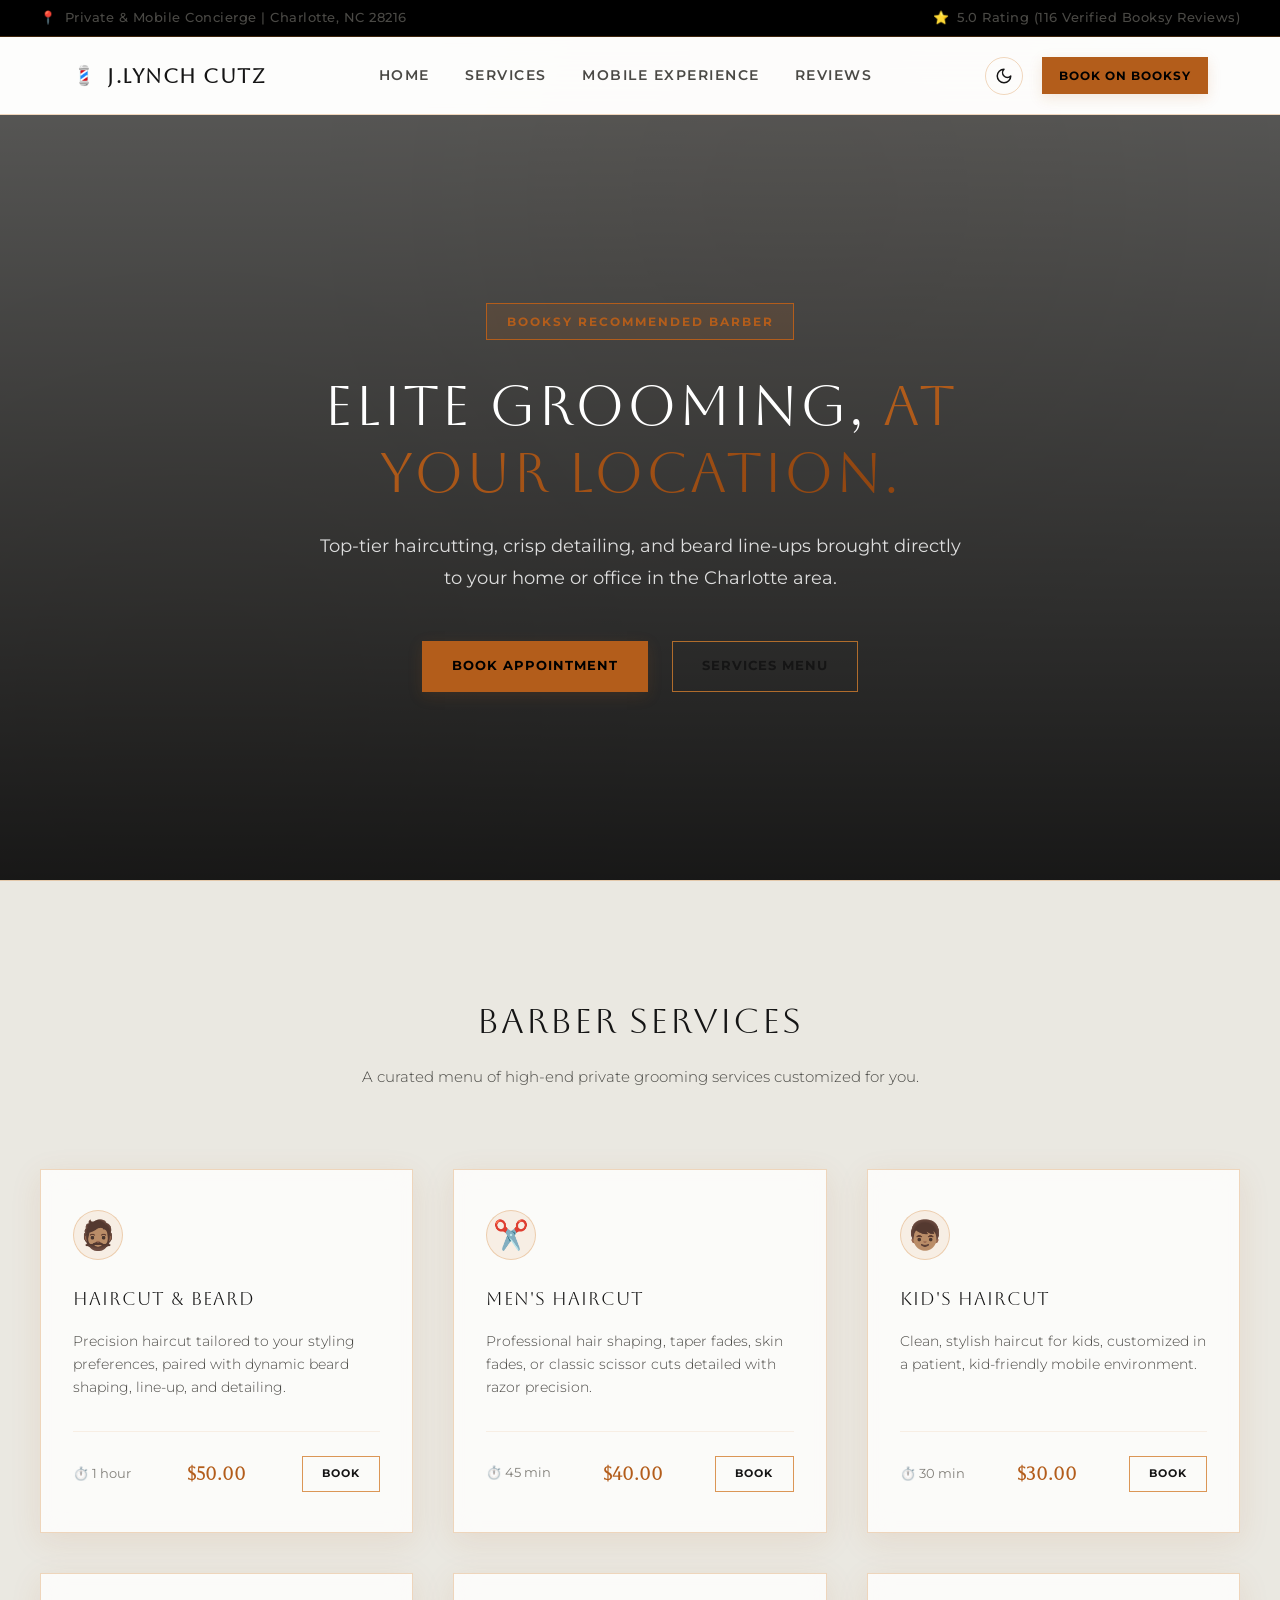
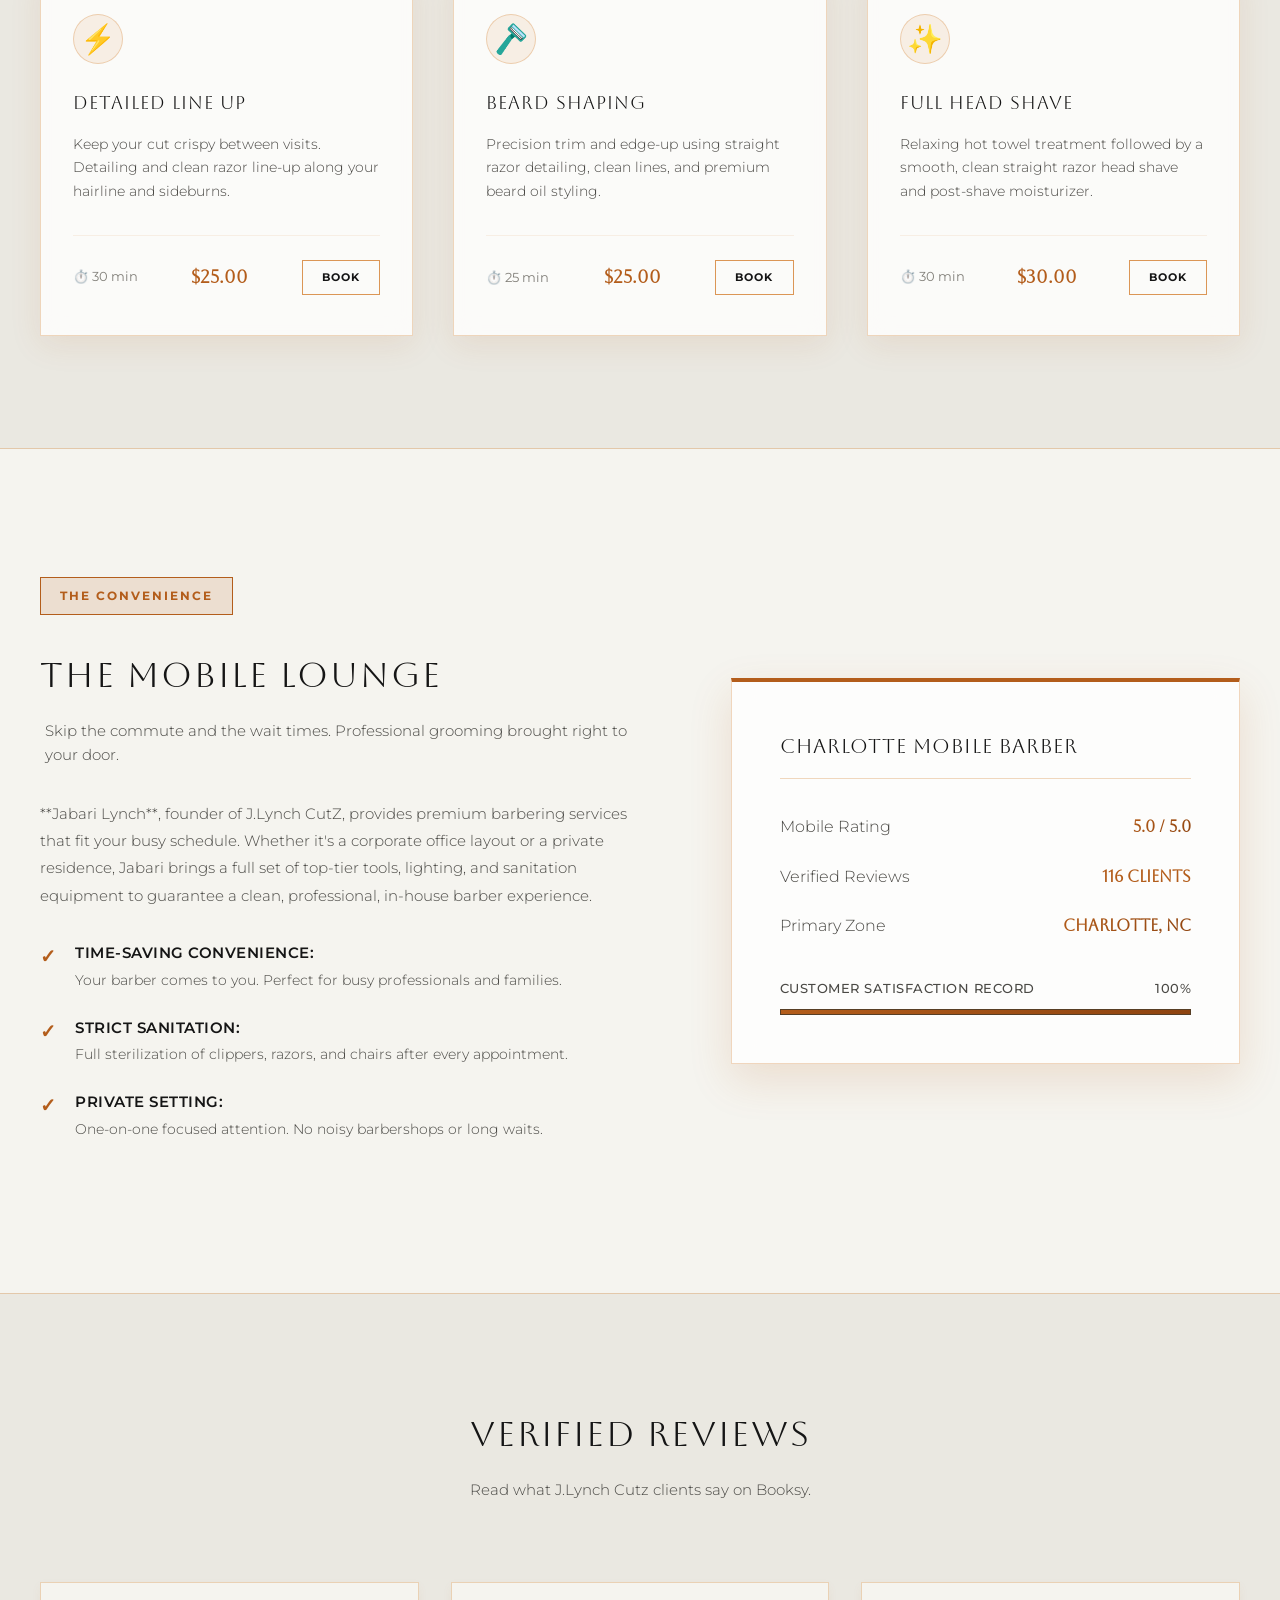
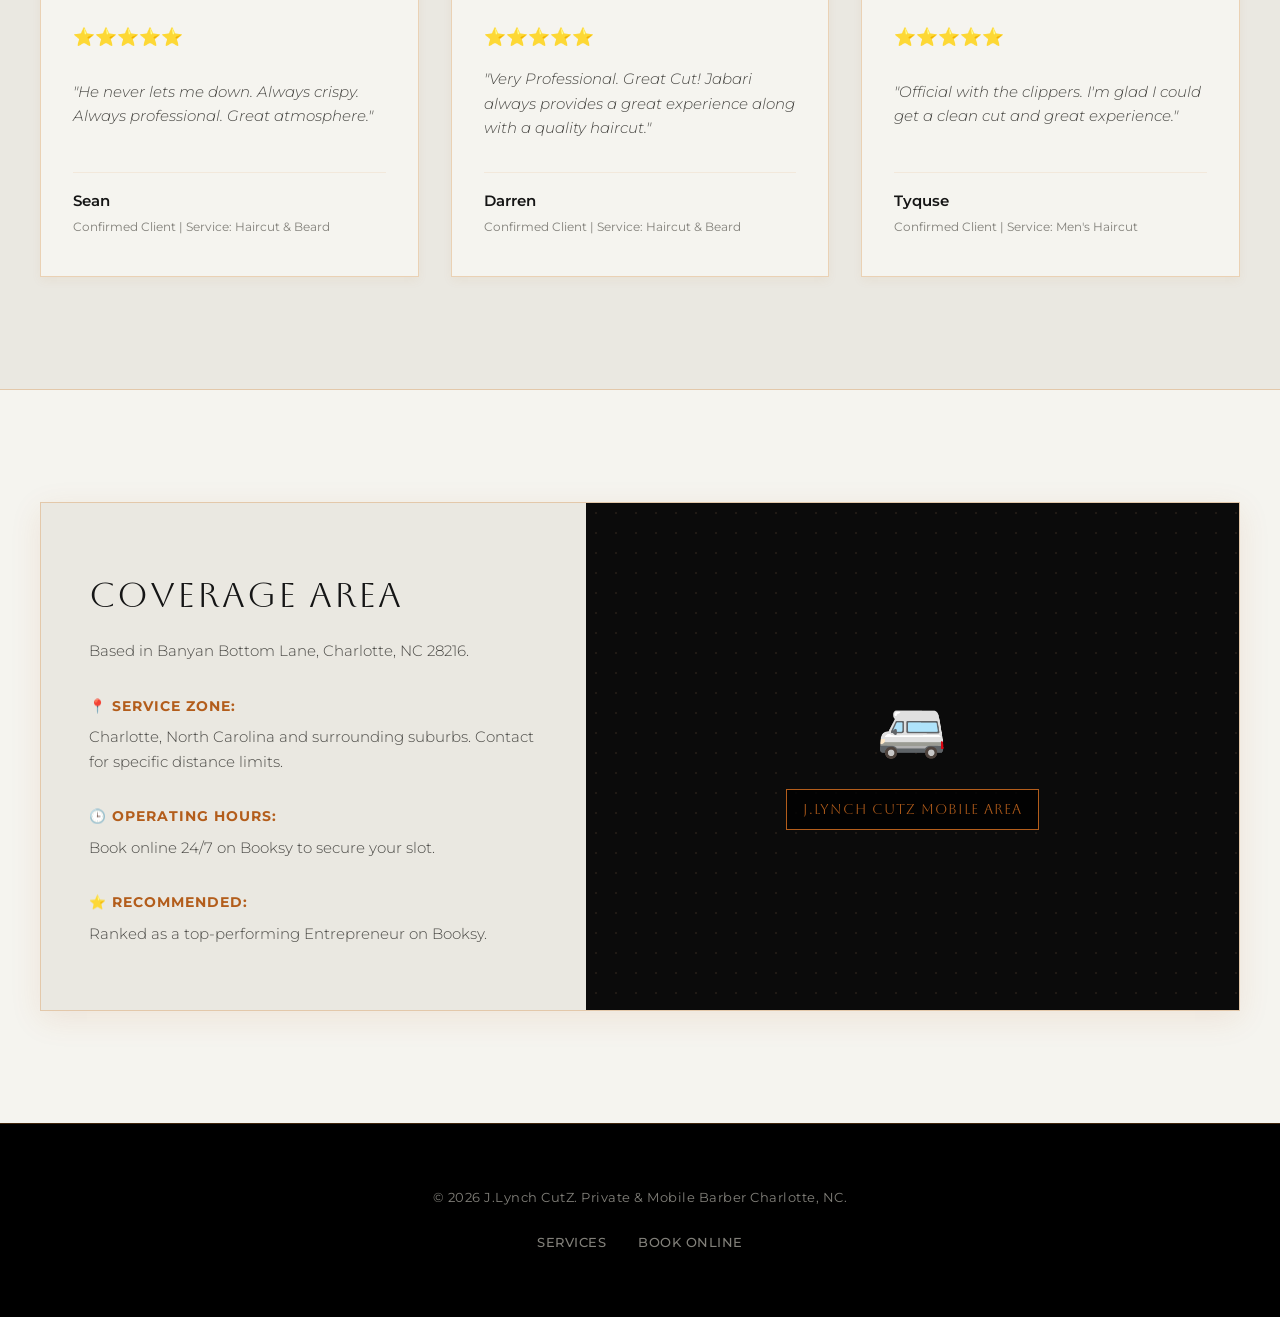
==== index.html @ 4c22b833 "Add files via upload" ====
<!DOCTYPE html>
<html lang="en" data-theme="dark">
<head>
  <meta charset="UTF-8">
  <meta name="viewport" content="width=device-width, initial-scale=1.0">
  <meta name="description" content="J.Lynch CutZ - Private & Mobile Barber in Charlotte, NC. Book top-tier haircuts, beard line-ups, and grooming brought directly to your location.">
  <title>J.Lynch CutZ | Private & Mobile Barber Charlotte</title>
  <!-- Google Fonts: Aboreto & Montserrat -->
  <link rel="preconnect" href="https://fonts.googleapis.com">
  <link rel="preconnect" href="https://fonts.gstatic.com" crossorigin>
  <link href="https://fonts.googleapis.com/css2?family=Aboreto&family=Montserrat:wght@300;400;500;600;700&display=swap" rel="stylesheet">
  <link rel="stylesheet" href="style.css">
</head>
<body>
  <!-- Background glow animations -->
  <div class="glass-bg-glows">
    <div class="glow glow-1"></div>
    <div class="glow glow-2"></div>
  </div>

  <!-- Contact Top-Bar -->
  <div class="top-bar">
    <div class="top-bar-container">
      <span class="top-bar-item"><span class="icon">📍</span> Private & Mobile Concierge | Charlotte, NC 28216</span>
      <span class="top-bar-item"><span class="icon">⭐️</span> 5.0 Rating (116 Verified Booksy Reviews)</span>
    </div>
  </div>

  <!-- Main Header -->
  <header class="app-header" id="app-header">
    <div class="header-container">
      <div class="logo">
        <span class="logo-accent">💈</span> J.LYNCH CUTZ
      </div>
      <nav class="nav-links">
        <a href="#hero" class="nav-link">Home</a>
        <a href="#services" class="nav-link">Services</a>
        <a href="#experience" class="nav-link">Mobile Experience</a>
        <a href="#reviews" class="nav-link">Reviews</a>
      </nav>
      <div class="header-actions">
        <button class="theme-toggle" id="theme-toggle" aria-label="Toggle theme">
          <svg class="sun-icon" xmlns="http://www.w3.org/2000/svg" viewBox="0 0 24 24" fill="none" stroke="currentColor" stroke-width="2" stroke-linecap="round" stroke-linejoin="round"><circle cx="12" cy="12" r="4"/><path d="M12 2v2M12 20v2M4.93 4.93l1.41 1.41M17.66 17.66l1.41 1.41M2 12h2M20 12h2M6.34 17.66l-1.41 1.41M19.07 4.93l-1.41 1.41"/></svg>
          <svg class="moon-icon" xmlns="http://www.w3.org/2000/svg" viewBox="0 0 24 24" fill="none" stroke="currentColor" stroke-width="2" stroke-linecap="round" stroke-linejoin="round"><path d="M12 3a6 6 0 0 0 9 9 9 9 0 1 1-9-9Z"/></svg>
        </button>
        <a href="https://booksy.com/en-us/1679232_j-lynch-cutz-private-mobile-barber_barber-shop_26844_charlotte#ba_s=seo" target="_blank" rel="noopener noreferrer" class="btn btn-primary btn-sm">Book on Booksy</a>
      </div>
    </div>
  </header>

  <main>
    <!-- Slideshow / Hero Section -->
    <section id="hero" class="hero-section">
      <div class="hero-slides">
        <div class="slide active" style="background-image: linear-gradient(rgba(0,0,0,0.65), rgba(0,0,0,0.9)), url('https://d2zdpiztbgorvt.cloudfront.net/region1/us/1679232/biz_photo/df81be7de8814b308d3e6f7b640b69-j-lynch-cutz-private-mobile-ba-biz-photo-cab2399199c1486788b21a5e4b683a-booksy.jpeg');"></div>
        <div class="slide" style="background-image: linear-gradient(rgba(0,0,0,0.65), rgba(0,0,0,0.9)), url('https://d2zdpiztbgorvt.cloudfront.net/region1/us/1679232/inspiration/8b8bcb6be3cd49adba95be2ca0e7b6-j-lynch-cutz-private-mobile-ba-inspiration-249b5c5be4a34000b738829289ce00-booksy.jpeg?size=640x0');"></div>
        <div class="slide" style="background-image: linear-gradient(rgba(0,0,0,0.65), rgba(0,0,0,0.9)), url('https://d2zdpiztbgorvt.cloudfront.net/region1/us/1679232/inspiration/ddb295c40a3d46719fc34189531c8b-j-lynch-cutz-private-mobile-ba-inspiration-de447cf11fce498c828b0cfedc30f1-booksy.jpeg?size=640x0');"></div>
      </div>
      <div class="section-container hero-content">
        <div class="hero-badge">Booksy Recommended Barber</div>
        <h1 class="hero-title">Elite grooming, <span class="text-gradient">at your location.</span></h1>
        <p class="hero-subtitle">Top-tier haircutting, crisp detailing, and beard line-ups brought directly to your home or office in the Charlotte area.</p>
        <div class="hero-actions">
          <a href="https://booksy.com/en-us/1679232_j-lynch-cutz-private-mobile-barber_barber-shop_26844_charlotte#ba_s=seo" target="_blank" rel="noopener noreferrer" class="btn btn-primary">Book Appointment</a>
          <a href="#services" class="btn btn-secondary">Services Menu</a>
        </div>
      </div>
    </section>

    <!-- Services Section -->
    <section id="services" class="features-section">
      <div class="section-container">
        <div class="section-header">
          <h2 class="section-title">Barber Services</h2>
          <p class="section-subtitle">A curated menu of high-end private grooming services customized for you.</p>
        </div>

        <div class="grid-layout">
          <!-- Service 1 -->
          <div class="feature-card service-card" id="service-haircut-beard">
            <div class="card-icon">🧔🏽</div>
            <h3 class="card-title">Haircut & Beard</h3>
            <p class="card-description">Precision haircut tailored to your styling preferences, paired with dynamic beard shaping, line-up, and detailing.</p>
            <div class="card-footer">
              <span class="duration">⏱️ 1 hour</span>
              <span class="price">$50.00</span>
              <a href="https://booksy.com/en-us/1679232_j-lynch-cutz-private-mobile-barber_barber-shop_26844_charlotte#ba_s=seo" class="btn btn-secondary btn-card" target="_blank" rel="noopener noreferrer">Book</a>
            </div>
          </div>

          <!-- Service 2 -->
          <div class="feature-card service-card" id="service-mens-haircut">
            <div class="card-icon">✂️</div>
            <h3 class="card-title">Men's Haircut</h3>
            <p class="card-description">Professional hair shaping, taper fades, skin fades, or classic scissor cuts detailed with razor precision.</p>
            <div class="card-footer">
              <span class="duration">⏱️ 45 min</span>
              <span class="price">$40.00</span>
              <a href="https://booksy.com/en-us/1679232_j-lynch-cutz-private-mobile-barber_barber-shop_26844_charlotte#ba_s=seo" class="btn btn-secondary btn-card" target="_blank" rel="noopener noreferrer">Book</a>
            </div>
          </div>

          <!-- Service 3 -->
          <div class="feature-card service-card" id="service-kids-haircut">
            <div class="card-icon">👦🏽</div>
            <h3 class="card-title">Kid's Haircut</h3>
            <p class="card-description">Clean, stylish haircut for kids, customized in a patient, kid-friendly mobile environment.</p>
            <div class="card-footer">
              <span class="duration">⏱️ 30 min</span>
              <span class="price">$30.00</span>
              <a href="https://booksy.com/en-us/1679232_j-lynch-cutz-private-mobile-barber_barber-shop_26844_charlotte#ba_s=seo" class="btn btn-secondary btn-card" target="_blank" rel="noopener noreferrer">Book</a>
            </div>
          </div>

          <!-- Service 4 -->
          <div class="feature-card service-card" id="service-line-up">
            <div class="card-icon">⚡</div>
            <h3 class="card-title">Detailed Line Up</h3>
            <p class="card-description">Keep your cut crispy between visits. Detailing and clean razor line-up along your hairline and sideburns.</p>
            <div class="card-footer">
              <span class="duration">⏱️ 30 min</span>
              <span class="price">$25.00</span>
              <a href="https://booksy.com/en-us/1679232_j-lynch-cutz-private-mobile-barber_barber-shop_26844_charlotte#ba_s=seo" class="btn btn-secondary btn-card" target="_blank" rel="noopener noreferrer">Book</a>
            </div>
          </div>

          <!-- Service 5 -->
          <div class="feature-card service-card" id="service-beard-shaping">
            <div class="card-icon">🪒</div>
            <h3 class="card-title">Beard Shaping</h3>
            <p class="card-description">Precision trim and edge-up using straight razor detailing, clean lines, and premium beard oil styling.</p>
            <div class="card-footer">
              <span class="duration">⏱️ 25 min</span>
              <span class="price">$25.00</span>
              <a href="https://booksy.com/en-us/1679232_j-lynch-cutz-private-mobile-barber_barber-shop_26844_charlotte#ba_s=seo" class="btn btn-secondary btn-card" target="_blank" rel="noopener noreferrer">Book</a>
            </div>
          </div>

          <!-- Service 6 -->
          <div class="feature-card service-card" id="service-head-shave">
            <div class="card-icon">✨</div>
            <h3 class="card-title">Full Head Shave</h3>
            <p class="card-description">Relaxing hot towel treatment followed by a smooth, clean straight razor head shave and post-shave moisturizer.</p>
            <div class="card-footer">
              <span class="duration">⏱️ 30 min</span>
              <span class="price">$30.00</span>
              <a href="https://booksy.com/en-us/1679232_j-lynch-cutz-private-mobile-barber_barber-shop_26844_charlotte#ba_s=seo" class="btn btn-secondary btn-card" target="_blank" rel="noopener noreferrer">Book</a>
            </div>
          </div>
        </div>
      </div>
    </section>

    <!-- Mobile Experience Section -->
    <section id="experience" class="efficiency-section">
      <div class="section-container">
        <div class="split-layout">
          <div class="split-content">
            <div class="hero-badge">THE CONVENIENCE</div>
            <h2 class="section-title">The Mobile Lounge</h2>
            <p class="section-subtitle">Skip the commute and the wait times. Professional grooming brought right to your door.</p>
            
            <p class="about-text">
              **Jabari Lynch**, founder of J.Lynch CutZ, provides premium barbering services that fit your busy schedule. Whether it's a corporate office layout or a private residence, Jabari brings a full set of top-tier tools, lighting, and sanitation equipment to guarantee a clean, professional, in-house barber experience.
            </p>

            <ul class="benefit-list">
              <li class="benefit-item">
                <span class="benefit-check">✓</span>
                <div>
                  <strong>Time-Saving Convenience:</strong> Your barber comes to you. Perfect for busy professionals and families.
                </div>
              </li>
              <li class="benefit-item">
                <span class="benefit-check">✓</span>
                <div>
                  <strong>Strict Sanitation:</strong> Full sterilization of clippers, razors, and chairs after every appointment.
                </div>
              </li>
              <li class="benefit-item">
                <span class="benefit-check">✓</span>
                <div>
                  <strong>Private Setting:</strong> One-on-one focused attention. No noisy barbershops or long waits.
                </div>
              </li>
            </ul>
          </div>
          
          <div class="split-visual">
            <div class="stats-panel premium-panel">
              <h3 class="panel-title">Charlotte Mobile Barber</h3>
              <div class="stat-row">
                <span class="stat-label">Mobile Rating</span>
                <span class="stat-val text-gradient">5.0 / 5.0</span>
              </div>
              <div class="stat-row">
                <span class="stat-label">Verified Reviews</span>
                <span class="stat-val">116 Clients</span>
              </div>
              <div class="stat-row">
                <span class="stat-label">Primary Zone</span>
                <span class="stat-val text-gradient">Charlotte, NC</span>
              </div>
              <div class="progress-bar-container">
                <div class="progress-bar-label">
                  <span>Customer Satisfaction Record</span>
                  <span>100%</span>
                </div>
                <div class="progress-bar">
                  <div class="progress-fill" style="width: 100%"></div>
                </div>
              </div>
            </div>
          </div>
        </div>
      </div>
    </section>

    <!-- Reviews Section -->
    <section id="reviews" class="reviews-section-layout">
      <div class="section-container">
        <div class="section-header">
          <h2 class="section-title">Verified Reviews</h2>
          <p class="section-subtitle">Read what J.Lynch Cutz clients say on Booksy.</p>
        </div>

        <div class="reviews-grid">
          <!-- Review 1 -->
          <div class="review-card">
            <div class="review-rating">⭐⭐⭐⭐⭐</div>
            <p class="review-text">"He never lets me down. Always crispy. Always professional. Great atmosphere."</p>
            <div class="review-author">
              <strong>Sean</strong>
              <span>Confirmed Client | Service: Haircut & Beard</span>
            </div>
          </div>

          <!-- Review 2 -->
          <div class="review-card">
            <div class="review-rating">⭐⭐⭐⭐⭐</div>
            <p class="review-text">"Very Professional. Great Cut! Jabari always provides a great experience along with a quality haircut."</p>
            <div class="review-author">
              <strong>Darren</strong>
              <span>Confirmed Client | Service: Haircut & Beard</span>
            </div>
          </div>

          <!-- Review 3 -->
          <div class="review-card">
            <div class="review-rating">⭐⭐⭐⭐⭐</div>
            <p class="review-text">"Official with the clippers. I'm glad I could get a clean cut and great experience."</p>
            <div class="review-author">
              <strong>Tyquse</strong>
              <span>Confirmed Client | Service: Men's Haircut</span>
            </div>
          </div>
        </div>
      </div>
    </section>

    <!-- Location & Coverage Section -->
    <section id="coverage" class="location-section">
      <div class="section-container">
        <div class="location-box">
          <div class="location-details">
            <h2 class="section-title">Coverage Area</h2>
            <p class="section-subtitle">Based in Banyan Bottom Lane, Charlotte, NC 28216.</p>
            <div class="location-info-item">
              <strong>📍 Service Zone:</strong>
              <p>Charlotte, North Carolina and surrounding suburbs. Contact for specific distance limits.</p>
            </div>
            <div class="location-info-item">
              <strong>🕒 Operating Hours:</strong>
              <p>Book online 24/7 on Booksy to secure your slot.</p>
            </div>
            <div class="location-info-item">
              <strong>⭐ Recommended:</strong>
              <p>Ranked as a top-performing Entrepreneur on Booksy.</p>
            </div>
          </div>
          <div class="map-placeholder">
            <div class="map-visual">
              <div class="map-marker">🚐</div>
              <div class="map-label">J.Lynch Cutz Mobile Area</div>
            </div>
          </div>
        </div>
      </div>
    </section>
  </main>

  <footer class="app-footer">
    <div class="footer-container">
      <p>&copy; 2026 J.Lynch CutZ. Private & Mobile Barber Charlotte, NC.</p>
      <div class="footer-links">
        <a href="#services" class="footer-link">Services</a>
        <a href="https://booksy.com/en-us/1679232_j-lynch-cutz-private-mobile-barber_barber-shop_26844_charlotte#ba_s=seo" class="footer-link" target="_blank" rel="noopener noreferrer">Book Online</a>
      </div>
    </div>
  </footer>

  <script src="app.js"></script>
</body>
</html>
---- style.css ----
/* -------------------------------------------------------------
 * Custom Design Tokens & Variable System (J.Lynch CutZ Theme)
 * ------------------------------------------------------------- */
:root {
  /* Color Palettes (Urban Copper & Midnight Obsidian) */
  --hue: 24; /* Warm Satin Copper Hue */
  
  /* Theme Variables (Default VIP Dark Mode) */
  --bg-primary: #050505;       /* Midnight Obsidian */
  --bg-secondary: #0f0f0f;     /* Dark Graphite */
  --bg-glass: rgba(15, 15, 15, 0.8);
  --border-glass: rgba(210, 125, 45, 0.15); /* Soft Copper Border */
  --border-glass-hover: rgba(210, 125, 45, 0.5); /* Vibrant Copper Border */
  
  --text-primary: #f5f5f5;      /* Pure Off-White */
  --text-secondary: #cccccc;    /* Light Grey */
  --text-muted: #777777;       /* Muted Grey */
  
  --primary: #d27d2d;          /* Satin Copper */
  --primary-glow: rgba(210, 125, 45, 0.25);
  --primary-hover: #e59344;    /* Light Copper */
  --accent: #b35d1b;           /* Deep Bronze/Rust */
  
  --shadow-sm: 0 4px 10px rgba(0, 0, 0, 0.6);
  --shadow-md: 0 8px 30px rgba(0, 0, 0, 0.8);
  --shadow-lg: 0 16px 40px rgba(0, 0, 0, 0.95);
  
  /* Fonts & Layout */
  --font-title: 'Aboreto', sans-serif;
  --font-body: 'Montserrat', sans-serif;
  --transition-fast: 0.25s cubic-bezier(0.16, 1, 0.3, 1);
  --transition-normal: 0.4s cubic-bezier(0.16, 1, 0.3, 1);
}

/* Light Theme Variables */
[data-theme="light"] {
  --bg-primary: #f5f4ef;       /* Soft Sand */
  --bg-secondary: #eae8e1;     /* Light Muted Sand */
  --bg-glass: rgba(255, 255, 255, 0.8);
  --border-glass: rgba(210, 125, 45, 0.3);
  --border-glass-hover: rgba(210, 125, 45, 0.8);
  
  --text-primary: #151515;      /* Dark Ink */
  --text-secondary: #4a4945;    /* Soft Graphite */
  --text-muted: #82807a;       /* Muted Khaki */
  
  --primary: #b35d1b;          /* Dark Copper */
  --primary-glow: rgba(179, 93, 27, 0.15);
  --primary-hover: #d27d2d;
  --accent: #8e4410;
  
  --shadow-sm: 0 4px 10px rgba(179, 93, 27, 0.05);
  --shadow-md: 0 8px 30px rgba(179, 93, 27, 0.1);
  --shadow-lg: 0 16px 40px rgba(179, 93, 27, 0.15);
}

/* -------------------------------------------------------------
 * Reset & Base Styles
 * ------------------------------------------------------------- */
* {
  box-sizing: border-box;
  margin: 0;
  padding: 0;
}

html {
  scroll-behavior: smooth;
}

body {
  font-family: var(--font-body);
  background-color: var(--bg-primary);
  color: var(--text-primary);
  line-height: 1.6;
  overflow-x: hidden;
  transition: background-color var(--transition-normal), color var(--transition-normal);
}

/* -------------------------------------------------------------
 * Top Contact Bar
 * ------------------------------------------------------------- */
.top-bar {
  background-color: #000000;
  border-bottom: 1px solid var(--border-glass);
  padding: 0.5rem 2rem;
  font-size: 0.8rem;
  font-weight: 500;
  letter-spacing: 0.5px;
  color: var(--text-secondary);
}

.top-bar-container {
  display: flex;
  justify-content: space-between;
  max-width: 1200px;
  margin: 0 auto;
}

.top-bar-item {
  display: flex;
  align-items: center;
  gap: 0.5rem;
}

.top-bar-item .icon {
  color: var(--primary);
}

/* -------------------------------------------------------------
 * Glow Backdrops (Luxury Vibe)
 * ------------------------------------------------------------- */
.glass-bg-glows {
  position: absolute;
  top: 0;
  left: 0;
  width: 100%;
  height: 100vh;
  overflow: hidden;
  z-index: -1;
  pointer-events: none;
}

.glow {
  position: absolute;
  border-radius: 50%;
  filter: blur(140px);
  opacity: 0.25;
}

.glow-1 {
  top: -10%;
  right: 15%;
  width: 45vw;
  height: 45vw;
  background-color: var(--primary-glow);
}

.glow-2 {
  top: 50%;
  left: -5%;
  width: 40vw;
  height: 40vw;
  background-color: rgba(210, 125, 45, 0.15);
}

/* -------------------------------------------------------------
 * App Header
 * ------------------------------------------------------------- */
.app-header {
  position: sticky;
  top: 0;
  width: 100%;
  background-color: var(--bg-glass);
  backdrop-filter: blur(20px);
  -webkit-backdrop-filter: blur(20px);
  border-bottom: 1px solid var(--border-glass);
  z-index: 100;
  transition: background-color var(--transition-normal), border var(--transition-normal);
}

.header-container {
  display: flex;
  justify-content: space-between;
  align-items: center;
  max-width: 1200px;
  margin: 0 auto;
  padding: 1.2rem 2rem;
}

.logo {
  font-family: var(--font-title);
  font-weight: 700;
  font-size: 1.25rem;
  letter-spacing: 1.5px;
  display: flex;
  align-items: center;
  gap: 0.6rem;
  color: var(--text-primary);
}

.logo-accent {
  color: var(--primary);
  font-size: 1.2rem;
}

.nav-links {
  display: flex;
  gap: 2.2rem;
}

.nav-link {
  color: var(--text-secondary);
  text-decoration: none;
  font-weight: 600;
  font-size: 0.85rem;
  letter-spacing: 1.5px;
  text-transform: uppercase;
  transition: color var(--transition-fast);
}

.nav-link:hover {
  color: var(--primary);
}

.header-actions {
  display: flex;
  align-items: center;
  gap: 1.2rem;
}

.theme-toggle {
  background: none;
  border: 1px solid var(--border-glass);
  border-radius: 50%;
  width: 38px;
  height: 38px;
  display: flex;
  justify-content: center;
  align-items: center;
  cursor: pointer;
  color: var(--text-primary);
  transition: all var(--transition-fast);
}

.theme-toggle:hover {
  border-color: var(--primary);
  background-color: var(--bg-secondary);
  transform: scale(1.05);
}

.theme-toggle svg {
  width: 18px;
  height: 18px;
}

[data-theme="dark"] .sun-icon { display: block; }
[data-theme="dark"] .moon-icon { display: none; }
[data-theme="light"] .sun-icon { display: none; }
[data-theme="light"] .moon-icon { display: block; }

/* -------------------------------------------------------------
 * Buttons & Visual Utilities
 * ------------------------------------------------------------- */
.btn {
  display: inline-flex;
  align-items: center;
  justify-content: center;
  padding: 0.9rem 1.8rem;
  border-radius: 0px; /* Sharp urban cuts */
  font-family: var(--font-body);
  font-weight: 700;
  letter-spacing: 1px;
  text-transform: uppercase;
  text-decoration: none;
  transition: all var(--transition-fast);
  cursor: pointer;
  font-size: 0.8rem;
}

.btn-sm {
  padding: 0.5rem 1rem;
  font-size: 0.75rem;
}

.btn-primary {
  background-color: var(--primary);
  color: #000000;
  border: 1px solid var(--primary);
  box-shadow: 0 4px 14px var(--primary-glow);
}

.btn-primary:hover {
  background-color: var(--primary-hover);
  border-color: var(--primary-hover);
  transform: translateY(-2px);
  box-shadow: 0 6px 20px var(--primary-glow);
}

.btn-secondary {
  background: transparent;
  color: var(--text-primary);
  border: 1px solid var(--border-glass-hover);
}

.btn-secondary:hover {
  background-color: var(--primary);
  color: #000000;
  border-color: var(--primary);
  transform: translateY(-2px);
}

.text-gradient {
  background: linear-gradient(135deg, var(--primary), var(--accent));
  -webkit-background-clip: text;
  -webkit-text-fill-color: transparent;
}

.hero-badge {
  display: inline-block;
  padding: 0.5rem 1.2rem;
  border-radius: 0px;
  background-color: var(--primary-glow);
  border: 1px solid var(--primary);
  color: var(--primary);
  font-size: 0.75rem;
  font-weight: 700;
  letter-spacing: 2px;
  text-transform: uppercase;
  margin-bottom: 2rem;
}

/* -------------------------------------------------------------
 * Hero Section (Fading Slideshow)
 * ------------------------------------------------------------- */
.hero-section {
  position: relative;
  height: 85vh;
  min-height: 550px;
  display: flex;
  align-items: center;
  justify-content: center;
  overflow: hidden;
  color: white;
}

.hero-slides {
  position: absolute;
  top: 0;
  left: 0;
  width: 100%;
  height: 100%;
  z-index: 1;
}

.slide {
  position: absolute;
  top: 0;
  left: 0;
  width: 100%;
  height: 100%;
  background-size: cover;
  background-position: center;
  opacity: 0;
  transition: opacity 1.5s ease-in-out;
}

.slide.active {
  opacity: 1;
}

.hero-content {
  position: relative;
  z-index: 2;
  text-align: center;
  max-width: 850px;
  padding: 2rem;
}

.hero-title {
  font-family: var(--font-title);
  font-size: 3.5rem;
  font-weight: 400;
  line-height: 1.2;
  letter-spacing: 2px;
  margin-bottom: 1.5rem;
  text-transform: uppercase;
}

.hero-subtitle {
  font-size: 1.15rem;
  color: #dddddd;
  max-width: 650px;
  margin: 0 auto 3rem;
  line-height: 1.7;
}

.hero-actions {
  display: flex;
  justify-content: center;
  gap: 1.5rem;
}

/* -------------------------------------------------------------
 * Features & VIP Services Section
 * ------------------------------------------------------------- */
.features-section {
  padding: 7rem 2rem;
  background-color: var(--bg-secondary);
  border-top: 1px solid var(--border-glass);
  border-bottom: 1px solid var(--border-glass);
}

.section-header {
  text-align: center;
  margin-bottom: 5rem;
}

.section-title {
  font-family: var(--font-title);
  font-size: 2.2rem;
  font-weight: 400;
  letter-spacing: 2px;
  text-transform: uppercase;
  margin-bottom: 1rem;
  color: var(--text-primary);
}

.section-subtitle {
  color: var(--text-secondary);
  max-width: 600px;
  margin: 0 auto;
  font-size: 0.95rem;
  font-weight: 300;
}

.grid-layout {
  display: grid;
  grid-template-columns: repeat(auto-fit, minmax(320px, 1fr));
  gap: 2.5rem;
  max-width: 1200px;
  margin: 0 auto;
}

/* Service Card (Glassmorphism & Copper accent) */
.service-card {
  background-color: var(--bg-glass);
  backdrop-filter: blur(12px);
  -webkit-backdrop-filter: blur(12px);
  border: 1px solid var(--border-glass);
  border-radius: 0; /* Premium sharp corners */
  padding: 2.5rem 2rem;
  box-shadow: var(--shadow-md);
  transition: all var(--transition-normal);
  display: flex;
  flex-direction: column;
  height: 100%;
}

.service-card:hover {
  transform: translateY(-5px);
  border-color: var(--primary);
  box-shadow: 0 10px 30px rgba(210, 125, 45, 0.15);
}

.card-icon {
  font-size: 1.8rem;
  margin-bottom: 1.5rem;
  color: var(--primary);
  width: 50px;
  height: 50px;
  border-radius: 50%;
  background-color: rgba(210, 125, 45, 0.1);
  display: flex;
  align-items: center;
  justify-content: center;
  border: 1px solid var(--border-glass);
}

.card-title {
  font-family: var(--font-title);
  font-size: 1.15rem;
  font-weight: 400;
  letter-spacing: 1px;
  text-transform: uppercase;
  margin-bottom: 1rem;
  color: var(--text-primary);
}

.card-description {
  color: var(--text-secondary);
  font-size: 0.9rem;
  font-weight: 300;
  margin-bottom: 2rem;
  flex-grow: 1;
}

.card-footer {
  display: flex;
  justify-content: space-between;
  align-items: center;
  border-top: 1px solid rgba(210, 125, 45, 0.1);
  padding-top: 1.5rem;
}

.duration {
  font-size: 0.8rem;
  color: var(--text-muted);
}

.price {
  font-family: var(--font-title);
  font-size: 1.1rem;
  font-weight: 600;
  color: var(--primary);
}

.btn-card {
  padding: 0.5rem 1.2rem;
  font-size: 0.7rem;
}

/* -------------------------------------------------------------
 * The Specialist Section (About Jabari)
 * ------------------------------------------------------------- */
.efficiency-section {
  padding: 8rem 2rem;
}

.split-layout {
  display: grid;
  grid-template-columns: 1.2fr 1fr;
  gap: 5rem;
  align-items: center;
  max-width: 1200px;
  margin: 0 auto;
}

.about-text {
  color: var(--text-secondary);
  font-size: 0.95rem;
  font-weight: 300;
  margin: 2rem 0;
  line-height: 1.8;
}

.benefit-list {
  list-style: none;
}

.benefit-item {
  display: flex;
  gap: 1.2rem;
  margin-bottom: 1.5rem;
}

.benefit-check {
  color: var(--primary);
  font-weight: 700;
  font-size: 1.2rem;
}

.benefit-item strong {
  display: block;
  font-family: var(--font-body);
  font-size: 0.95rem;
  font-weight: 600;
  text-transform: uppercase;
  color: var(--text-primary);
  letter-spacing: 0.5px;
  margin-bottom: 0.2rem;
}

.benefit-item div {
  color: var(--text-secondary);
  font-size: 0.9rem;
  font-weight: 300;
}

/* Stats visual panel */
.stats-panel {
  background-color: var(--bg-glass);
  backdrop-filter: blur(12px);
  -webkit-backdrop-filter: blur(12px);
  border: 1px solid var(--border-glass);
  padding: 3rem;
  box-shadow: var(--shadow-lg);
}

.premium-panel {
  border-top: 4px solid var(--primary);
}

.panel-title {
  font-family: var(--font-title);
  font-size: 1.25rem;
  font-weight: 400;
  letter-spacing: 1px;
  text-transform: uppercase;
  margin-bottom: 2.2rem;
  border-bottom: 1px solid var(--border-glass);
  padding-bottom: 1rem;
}

.stat-row {
  display: flex;
  justify-content: space-between;
  margin-bottom: 1.5rem;
  font-size: 1rem;
}

.stat-label {
  color: var(--text-secondary);
  font-weight: 300;
}

.stat-val {
  font-weight: 600;
  font-family: var(--font-title);
  color: var(--primary);
}

.progress-bar-container {
  margin-top: 2.5rem;
}

.progress-bar-label {
  display: flex;
  justify-content: space-between;
  font-size: 0.8rem;
  color: var(--text-secondary);
  margin-bottom: 0.6rem;
  font-weight: 500;
  text-transform: uppercase;
  letter-spacing: 0.5px;
}

.progress-bar {
  background-color: #222222;
  height: 6px;
  overflow: hidden;
  border: 1px solid var(--border-glass);
}

.progress-fill {
  background: linear-gradient(90deg, var(--primary), var(--accent));
  height: 100%;
}

/* -------------------------------------------------------------
 * Verified Reviews Section
 * ------------------------------------------------------------- */
.reviews-section-layout {
  padding: 7rem 2rem;
  background-color: var(--bg-secondary);
  border-top: 1px solid var(--border-glass);
  border-bottom: 1px solid var(--border-glass);
}

.reviews-grid {
  display: grid;
  grid-template-columns: repeat(auto-fit, minmax(300px, 1fr));
  gap: 2rem;
  max-width: 1200px;
  margin: 0 auto;
}

.review-card {
  background-color: var(--bg-primary);
  border: 1px solid var(--border-glass);
  padding: 2.5rem 2rem;
  box-shadow: var(--shadow-sm);
  display: flex;
  flex-direction: column;
  justify-content: space-between;
}

.review-rating {
  color: var(--primary);
  font-size: 1.1rem;
  margin-bottom: 1rem;
}

.review-text {
  font-style: italic;
  font-weight: 300;
  color: var(--text-secondary);
  font-size: 0.95rem;
  line-height: 1.6;
  margin-bottom: 2rem;
}

.review-author {
  display: flex;
  flex-direction: column;
  border-top: 1px solid rgba(210, 125, 45, 0.1);
  padding-top: 1rem;
}

.review-author strong {
  font-size: 0.95rem;
  color: var(--text-primary);
  font-weight: 600;
}

.review-author span {
  font-size: 0.75rem;
  color: var(--text-muted);
  margin-top: 0.2rem;
}

/* -------------------------------------------------------------
 * Location & Coverage Section
 * ------------------------------------------------------------- */
.location-section {
  padding: 7rem 2rem;
}

.location-box {
  display: grid;
  grid-template-columns: 1fr 1.2fr;
  max-width: 1200px;
  margin: 0 auto;
  background-color: var(--bg-secondary);
  border: 1px solid var(--border-glass);
  box-shadow: var(--shadow-md);
}

.location-details {
  padding: 4rem 3rem;
}

.location-info-item {
  margin-top: 2rem;
}

.location-info-item strong {
  display: block;
  font-size: 0.85rem;
  text-transform: uppercase;
  color: var(--primary);
  letter-spacing: 1px;
  margin-bottom: 0.5rem;
}

.location-info-item p {
  color: var(--text-secondary);
  font-size: 0.95rem;
  font-weight: 300;
  line-height: 1.6;
}

.map-placeholder {
  position: relative;
  background-color: #0b0b0b;
  background-image: radial-gradient(circle at 50% 50%, #201a15 1px, transparent 1px);
  background-size: 20px 20px;
  display: flex;
  align-items: center;
  justify-content: center;
  min-height: 350px;
}

.map-visual {
  text-align: center;
  z-index: 2;
}

.map-marker {
  font-size: 3.5rem;
  animation: bounce 2s infinite ease-in-out;
}

.map-label {
  font-family: var(--font-title);
  font-size: 0.9rem;
  letter-spacing: 1px;
  color: var(--primary);
  margin-top: 1rem;
  background-color: rgba(0, 0, 0, 0.8);
  padding: 0.5rem 1rem;
  border: 1px solid var(--primary);
}

@keyframes bounce {
  0%, 100% { transform: translateY(0); }
  50% { transform: translateY(-12px); }
}

/* -------------------------------------------------------------
 * Footer
 * ------------------------------------------------------------- */
.app-footer {
  padding: 4rem 2rem;
  border-top: 1px solid var(--border-glass);
  background-color: #000000;
  text-align: center;
  color: var(--text-muted);
  font-size: 0.8rem;
  letter-spacing: 0.5px;
}

.footer-container {
  display: flex;
  flex-direction: column;
  align-items: center;
  gap: 1.5rem;
  max-width: 1200px;
  margin: 0 auto;
}

.footer-links {
  display: flex;
  gap: 2rem;
}

.footer-link {
  color: var(--text-muted);
  text-decoration: none;
  font-weight: 500;
  text-transform: uppercase;
  transition: color var(--transition-fast);
}

.footer-link:hover {
  color: var(--primary);
}

/* -------------------------------------------------------------
 * Responsive Adaptations (Mobile / Tablet)
 * ------------------------------------------------------------- */
@media (max-width: 968px) {
  .hero-title {
    font-size: 2.5rem;
  }
  .split-layout {
    grid-template-columns: 1fr;
    gap: 4rem;
  }
  .location-box {
    grid-template-columns: 1fr;
  }
  .location-details {
    padding: 3rem 2rem;
  }
}

@media (max-width: 576px) {
  .hero-title {
    font-size: 2rem;
  }
  .header-container {
    flex-direction: column;
    gap: 1.2rem;
    padding: 1.2rem 1rem;
  }
  .nav-links {
    gap: 1.2rem;
    flex-wrap: wrap;
    justify-content: center;
  }
  .top-bar-container {
    flex-direction: column;
    align-items: center;
    gap: 0.3rem;
  }
}
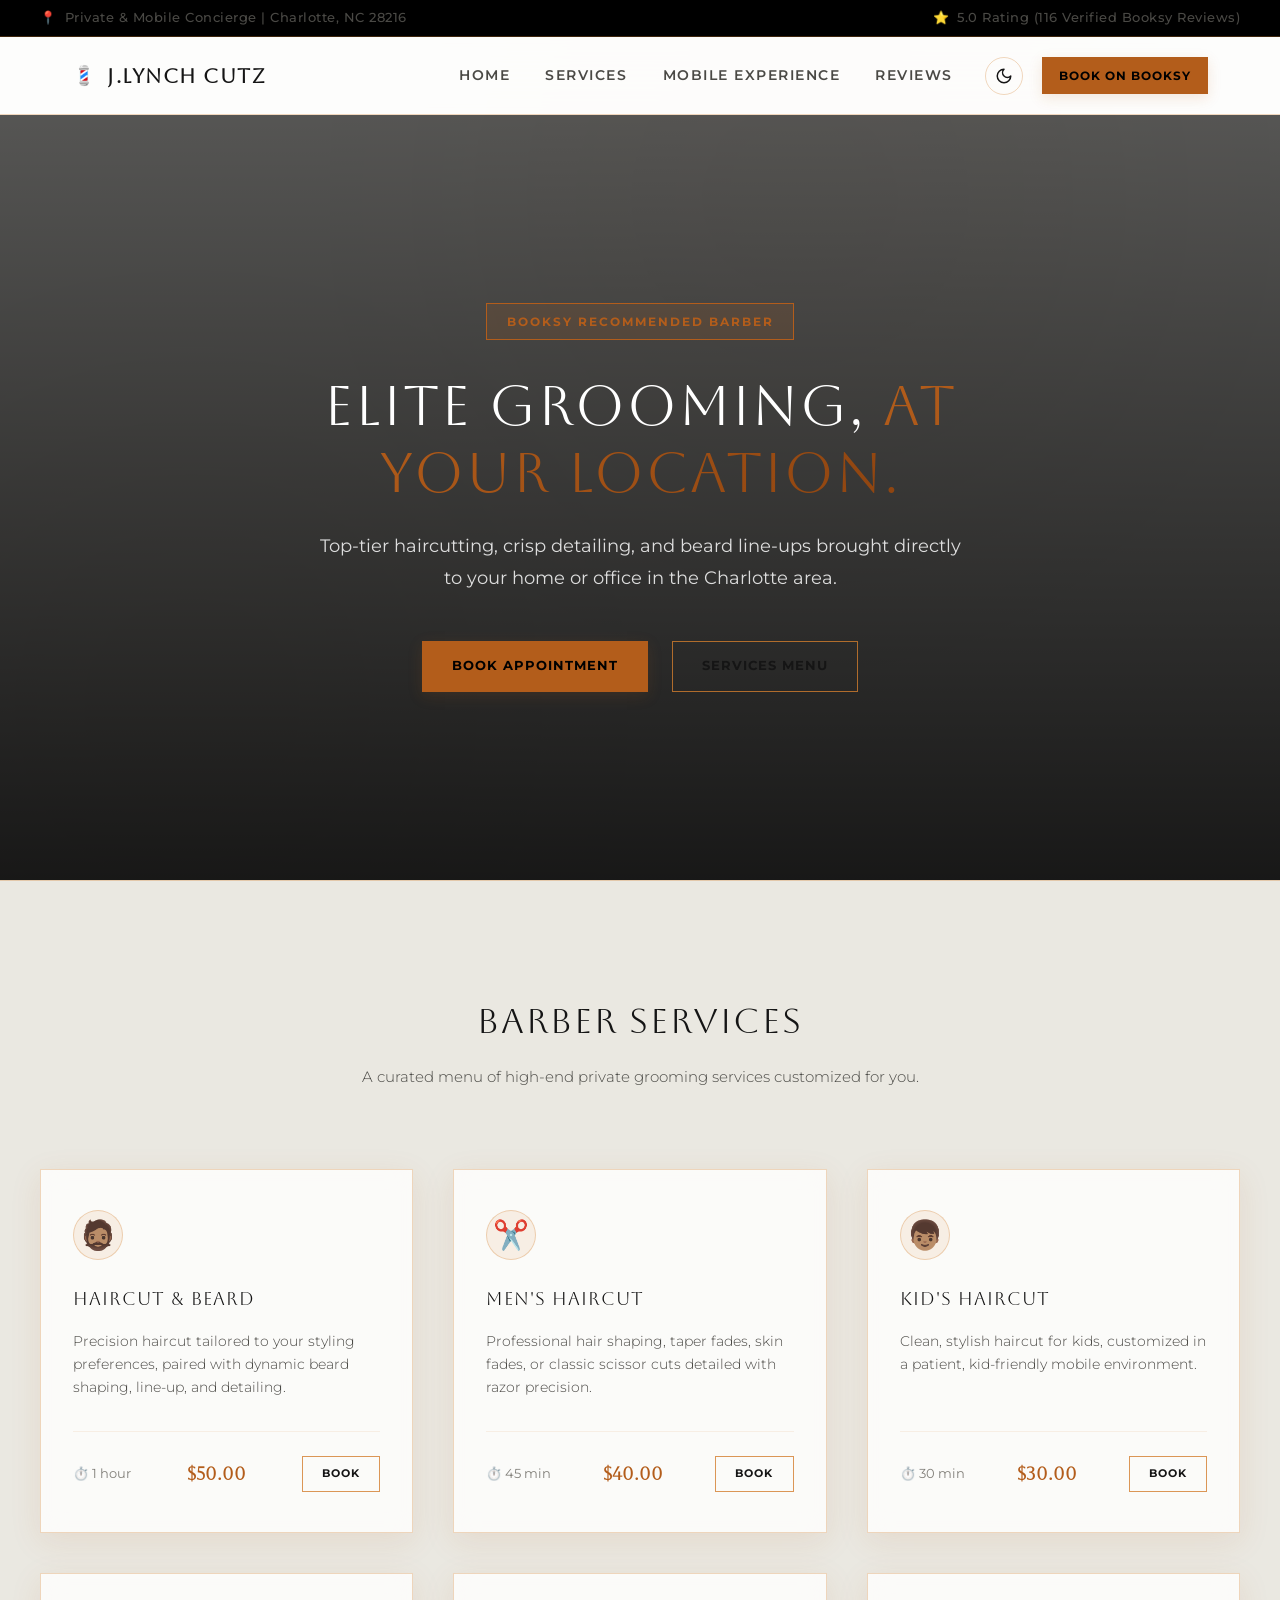
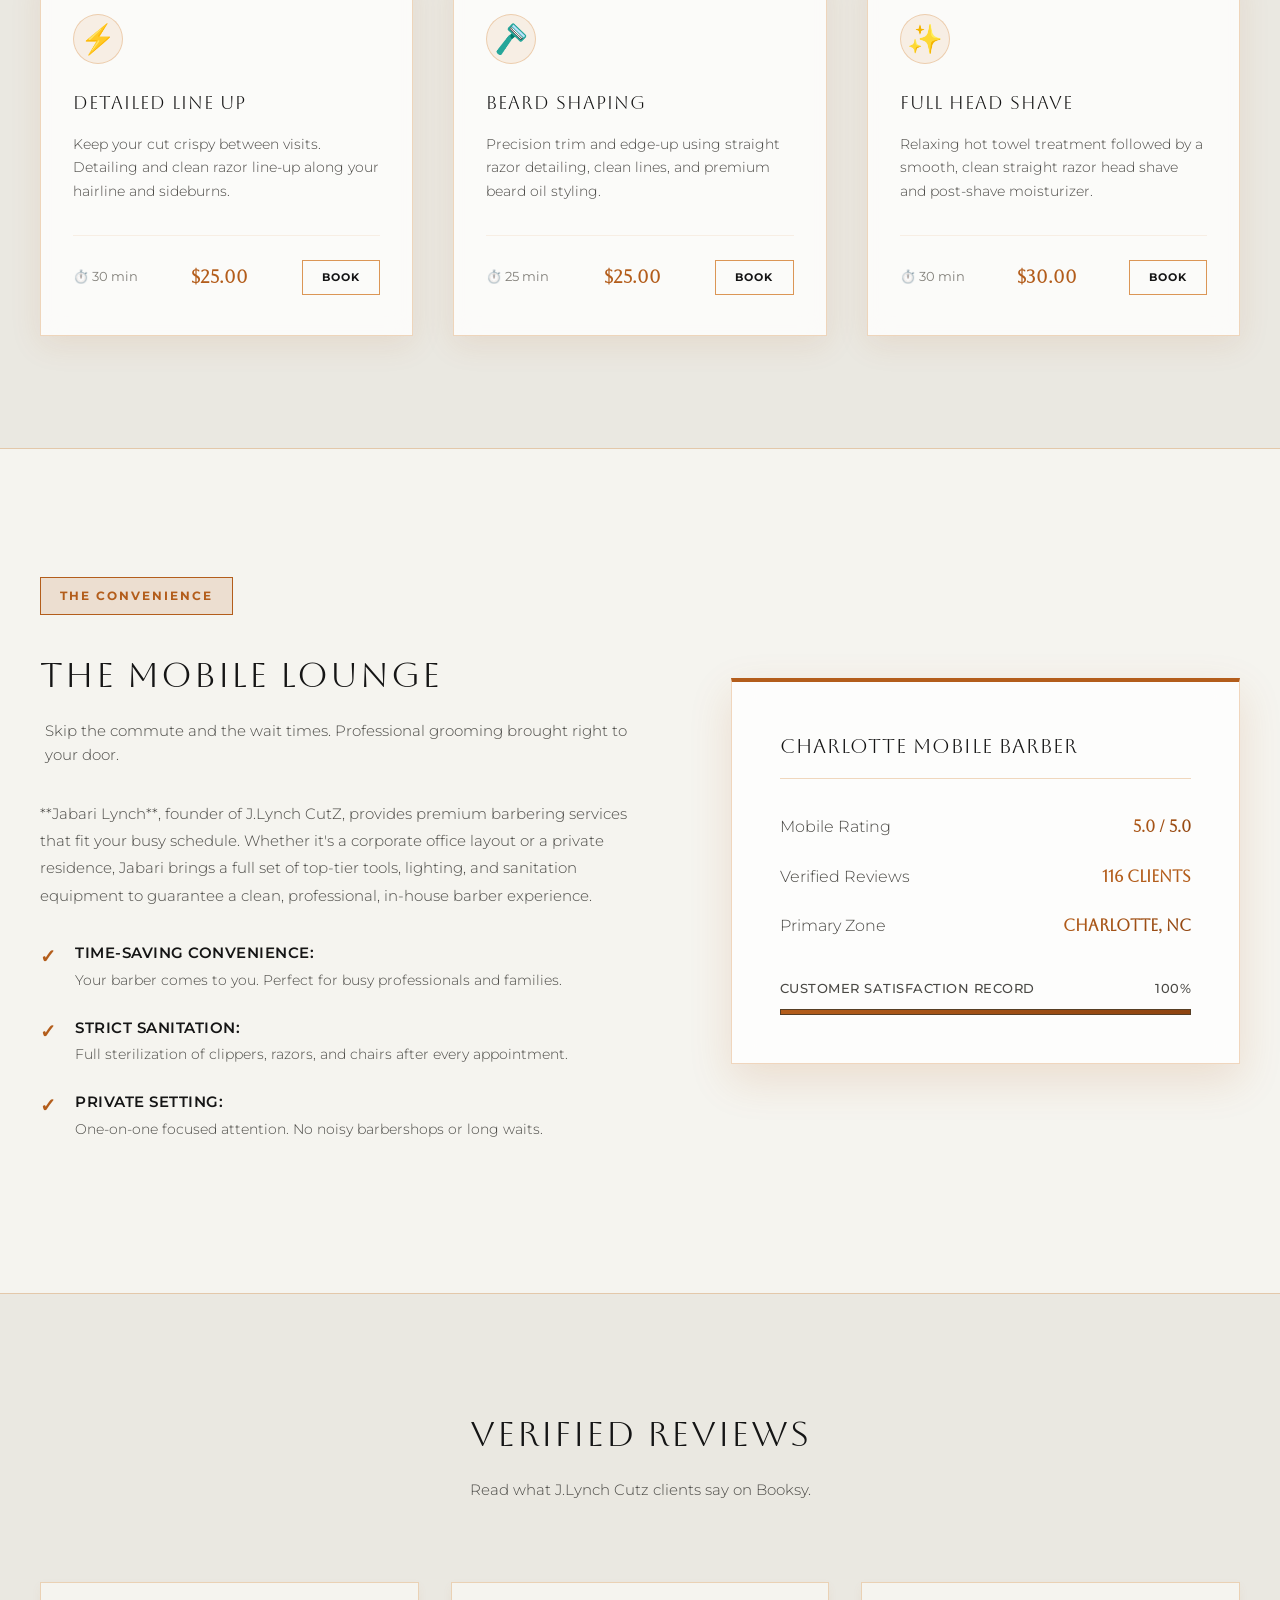
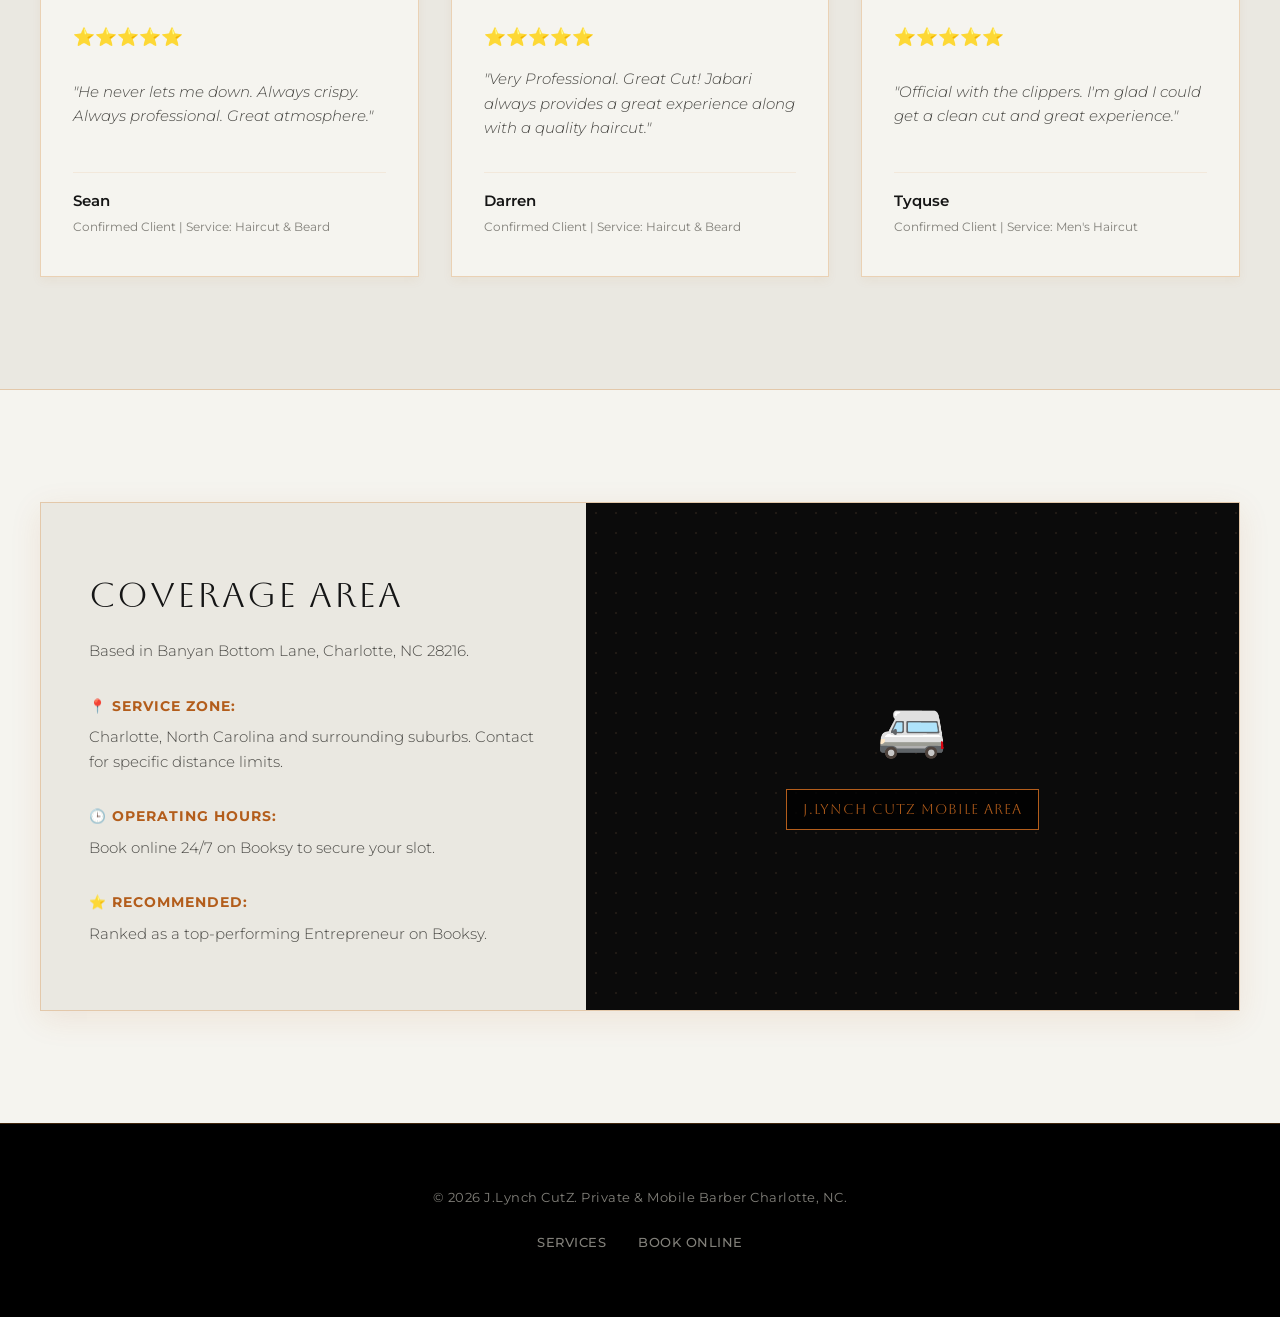
==== commit 94fa828a: "Add full mobile responsiveness: hamburger menu, touch-friendly targets, iPhone-optimized layout" ====
--- a/index.html
+++ b/index.html
@@ -32,18 +32,27 @@
       <div class="logo">
         <span class="logo-accent">💈</span> J.LYNCH CUTZ
       </div>
-      <nav class="nav-links">
-        <a href="#hero" class="nav-link">Home</a>
-        <a href="#services" class="nav-link">Services</a>
-        <a href="#experience" class="nav-link">Mobile Experience</a>
-        <a href="#reviews" class="nav-link">Reviews</a>
-      </nav>
-      <div class="header-actions">
-        <button class="theme-toggle" id="theme-toggle" aria-label="Toggle theme">
-          <svg class="sun-icon" xmlns="http://www.w3.org/2000/svg" viewBox="0 0 24 24" fill="none" stroke="currentColor" stroke-width="2" stroke-linecap="round" stroke-linejoin="round"><circle cx="12" cy="12" r="4"/><path d="M12 2v2M12 20v2M4.93 4.93l1.41 1.41M17.66 17.66l1.41 1.41M2 12h2M20 12h2M6.34 17.66l-1.41 1.41M19.07 4.93l-1.41 1.41"/></svg>
-          <svg class="moon-icon" xmlns="http://www.w3.org/2000/svg" viewBox="0 0 24 24" fill="none" stroke="currentColor" stroke-width="2" stroke-linecap="round" stroke-linejoin="round"><path d="M12 3a6 6 0 0 0 9 9 9 9 0 1 1-9-9Z"/></svg>
-        </button>
-        <a href="https://booksy.com/en-us/1679232_j-lynch-cutz-private-mobile-barber_barber-shop_26844_charlotte#ba_s=seo" target="_blank" rel="noopener noreferrer" class="btn btn-primary btn-sm">Book on Booksy</a>
+      <!-- Hamburger Toggle (mobile only) -->
+      <button class="hamburger" id="hamburger-toggle" aria-label="Open navigation menu" aria-expanded="false">
+        <span class="hamburger-bar"></span>
+        <span class="hamburger-bar"></span>
+        <span class="hamburger-bar"></span>
+      </button>
+      <!-- Mobile nav overlay + desktop inline nav -->
+      <div class="nav-group" id="nav-group">
+        <nav class="nav-links">
+          <a href="#hero" class="nav-link">Home</a>
+          <a href="#services" class="nav-link">Services</a>
+          <a href="#experience" class="nav-link">Mobile Experience</a>
+          <a href="#reviews" class="nav-link">Reviews</a>
+        </nav>
+        <div class="header-actions">
+          <button class="theme-toggle" id="theme-toggle" aria-label="Toggle theme">
+            <svg class="sun-icon" xmlns="http://www.w3.org/2000/svg" viewBox="0 0 24 24" fill="none" stroke="currentColor" stroke-width="2" stroke-linecap="round" stroke-linejoin="round"><circle cx="12" cy="12" r="4"/><path d="M12 2v2M12 20v2M4.93 4.93l1.41 1.41M17.66 17.66l1.41 1.41M2 12h2M20 12h2M6.34 17.66l-1.41 1.41M19.07 4.93l-1.41 1.41"/></svg>
+            <svg class="moon-icon" xmlns="http://www.w3.org/2000/svg" viewBox="0 0 24 24" fill="none" stroke="currentColor" stroke-width="2" stroke-linecap="round" stroke-linejoin="round"><path d="M12 3a6 6 0 0 0 9 9 9 9 0 1 1-9-9Z"/></svg>
+          </button>
+          <a href="https://booksy.com/en-us/1679232_j-lynch-cutz-private-mobile-barber_barber-shop_26844_charlotte#ba_s=seo" target="_blank" rel="noopener noreferrer" class="btn btn-primary btn-sm">Book on Booksy</a>
+        </div>
       </div>
     </div>
   </header>
--- a/style.css
+++ b/style.css
@@ -806,41 +806,343 @@
 }
 
 /* -------------------------------------------------------------
- * Responsive Adaptations (Mobile / Tablet)
+ * Hamburger Menu (hidden on desktop, visible on mobile)
+ * ------------------------------------------------------------- */
+.hamburger {
+  display: none; /* Hidden on desktop */
+  flex-direction: column;
+  justify-content: center;
+  align-items: center;
+  gap: 5px;
+  width: 44px;
+  height: 44px;
+  background: none;
+  border: 1px solid var(--border-glass);
+  border-radius: 6px;
+  cursor: pointer;
+  padding: 0;
+  z-index: 200;
+  transition: border-color var(--transition-fast);
+}
+
+.hamburger:hover,
+.hamburger:focus-visible {
+  border-color: var(--primary);
+}
+
+.hamburger-bar {
+  display: block;
+  width: 20px;
+  height: 2px;
+  background-color: var(--text-primary);
+  border-radius: 2px;
+  transition: all 0.3s ease;
+  transform-origin: center;
+}
+
+/* Animated X when open */
+.hamburger.is-open .hamburger-bar:nth-child(1) {
+  transform: translateY(7px) rotate(45deg);
+}
+.hamburger.is-open .hamburger-bar:nth-child(2) {
+  opacity: 0;
+  transform: scaleX(0);
+}
+.hamburger.is-open .hamburger-bar:nth-child(3) {
+  transform: translateY(-7px) rotate(-45deg);
+}
+
+/* Nav group — on desktop it's just a flex row */
+.nav-group {
+  display: flex;
+  align-items: center;
+  gap: 2rem;
+}
+
+/* -------------------------------------------------------------
+ * Responsive Adaptations (Tablet)
  * ------------------------------------------------------------- */
 @media (max-width: 968px) {
   .hero-title {
     font-size: 2.5rem;
   }
+
   .split-layout {
     grid-template-columns: 1fr;
-    gap: 4rem;
-  }
+    gap: 3rem;
+  }
+
   .location-box {
     grid-template-columns: 1fr;
   }
+
   .location-details {
-    padding: 3rem 2rem;
-  }
-}
-
-@media (max-width: 576px) {
-  .hero-title {
-    font-size: 2rem;
-  }
+    padding: 2.5rem 1.5rem;
+  }
+
+  .features-section,
+  .reviews-section-layout,
+  .location-section {
+    padding: 5rem 1.5rem;
+  }
+
+  .efficiency-section {
+    padding: 5rem 1.5rem;
+  }
+
+  .section-header {
+    margin-bottom: 3rem;
+  }
+
+  .grid-layout {
+    grid-template-columns: repeat(auto-fit, minmax(280px, 1fr));
+    gap: 1.5rem;
+  }
+
+  .reviews-grid {
+    grid-template-columns: repeat(auto-fit, minmax(260px, 1fr));
+    gap: 1.5rem;
+  }
+}
+
+/* -------------------------------------------------------------
+ * Responsive Adaptations (Mobile — ≤768px: Hamburger activates)
+ * ------------------------------------------------------------- */
+@media (max-width: 768px) {
+  /* Show hamburger */
+  .hamburger {
+    display: flex;
+  }
+
+  /* Header stays horizontal: logo left, hamburger right */
   .header-container {
+    flex-wrap: nowrap;
+    padding: 0.8rem 1rem;
+  }
+
+  /* Nav group becomes a full-screen overlay */
+  .nav-group {
+    position: fixed;
+    top: 0;
+    left: 0;
+    width: 100%;
+    height: 100dvh;
+    background-color: var(--bg-primary);
     flex-direction: column;
-    gap: 1.2rem;
-    padding: 1.2rem 1rem;
-  }
+    justify-content: center;
+    align-items: center;
+    gap: 2rem;
+    z-index: 150;
+    opacity: 0;
+    visibility: hidden;
+    transform: translateY(-20px);
+    transition: opacity 0.35s ease, transform 0.35s ease, visibility 0.35s ease;
+  }
+
+  .nav-group.is-open {
+    opacity: 1;
+    visibility: visible;
+    transform: translateY(0);
+  }
+
+  /* Nav links stack vertically in overlay */
   .nav-links {
-    gap: 1.2rem;
-    flex-wrap: wrap;
-    justify-content: center;
-  }
+    flex-direction: column;
+    align-items: center;
+    gap: 1.8rem;
+  }
+
+  .nav-link {
+    font-size: 1.1rem;
+    padding: 0.5rem 1rem;
+    min-height: 44px;
+    display: flex;
+    align-items: center;
+  }
+
+  /* Header actions stack in overlay */
+  .header-actions {
+    flex-direction: column;
+    align-items: center;
+    gap: 1rem;
+  }
+
+  .header-actions .btn-sm {
+    padding: 0.8rem 2rem;
+    font-size: 0.85rem;
+    min-height: 44px;
+  }
+
+  /* Top bar */
+  .top-bar {
+    padding: 0.4rem 1rem;
+    font-size: 0.7rem;
+  }
+
   .top-bar-container {
     flex-direction: column;
     align-items: center;
+    gap: 0.2rem;
+    text-align: center;
+  }
+
+  /* Hero */
+  .hero-section {
+    height: auto;
+    min-height: 75vh;
+    padding: 2rem 0;
+  }
+
+  .hero-title {
+    font-size: 2rem;
+    letter-spacing: 1px;
+  }
+
+  .hero-subtitle {
+    font-size: 0.95rem;
+    margin-bottom: 2rem;
+  }
+
+  .hero-content {
+    padding: 2rem 1.2rem;
+  }
+
+  .hero-badge {
+    font-size: 0.65rem;
+    padding: 0.4rem 0.8rem;
+    margin-bottom: 1.5rem;
+  }
+
+  .hero-actions {
+    flex-direction: column;
+    gap: 0.8rem;
+    align-items: center;
+  }
+
+  .hero-actions .btn {
+    width: 100%;
+    max-width: 300px;
+    justify-content: center;
+    min-height: 48px;
+    font-size: 0.8rem;
+  }
+
+  /* Services grid */
+  .grid-layout {
+    grid-template-columns: 1fr;
+    gap: 1.2rem;
+  }
+
+  .service-card {
+    padding: 1.8rem 1.2rem;
+  }
+
+  /* Card footer — wrap on small screens */
+  .card-footer {
+    flex-wrap: wrap;
+    gap: 0.8rem;
+  }
+
+  .btn-card {
+    min-height: 44px;
+    padding: 0.6rem 1.5rem;
+    font-size: 0.75rem;
+  }
+
+  /* Reviews grid */
+  .reviews-grid {
+    grid-template-columns: 1fr;
+    gap: 1.2rem;
+  }
+
+  .review-card {
+    padding: 1.8rem 1.2rem;
+  }
+
+  /* Section titles */
+  .section-title {
+    font-size: 1.6rem;
+    letter-spacing: 1px;
+  }
+
+  .section-subtitle {
+    font-size: 0.85rem;
+  }
+
+  /* Specialist / about section */
+  .stats-panel {
+    padding: 2rem 1.2rem;
+  }
+
+  /* Location */
+  .location-details {
+    padding: 2rem 1.2rem;
+  }
+
+  .map-placeholder {
+    min-height: 250px;
+  }
+
+  /* Footer */
+  .footer-links {
+    flex-direction: column;
+    gap: 1rem;
+    align-items: center;
+  }
+
+  .app-footer {
+    padding: 2.5rem 1.2rem;
+  }
+
+  /* Glow effects — reduce for performance */
+  .glow {
+    filter: blur(80px);
+    opacity: 0.15;
+  }
+}
+
+/* -------------------------------------------------------------
+ * Responsive Adaptations (Extra small — ≤400px, iPhone SE etc.)
+ * ------------------------------------------------------------- */
+@media (max-width: 400px) {
+  .hero-title {
+    font-size: 1.6rem;
+  }
+
+  .hero-subtitle {
+    font-size: 0.85rem;
+  }
+
+  .logo {
+    font-size: 1rem;
+  }
+
+  .section-title {
+    font-size: 1.35rem;
+  }
+
+  .card-footer {
+    flex-direction: column;
+    align-items: flex-start;
+  }
+
+  .btn-card {
+    width: 100%;
+    text-align: center;
+  }
+
+  .stat-row {
+    flex-direction: column;
     gap: 0.3rem;
-  }
-}
+    margin-bottom: 1.2rem;
+  }
+
+  .panel-title {
+    font-size: 1rem;
+  }
+
+  .map-marker {
+    font-size: 2.5rem;
+  }
+}
+
